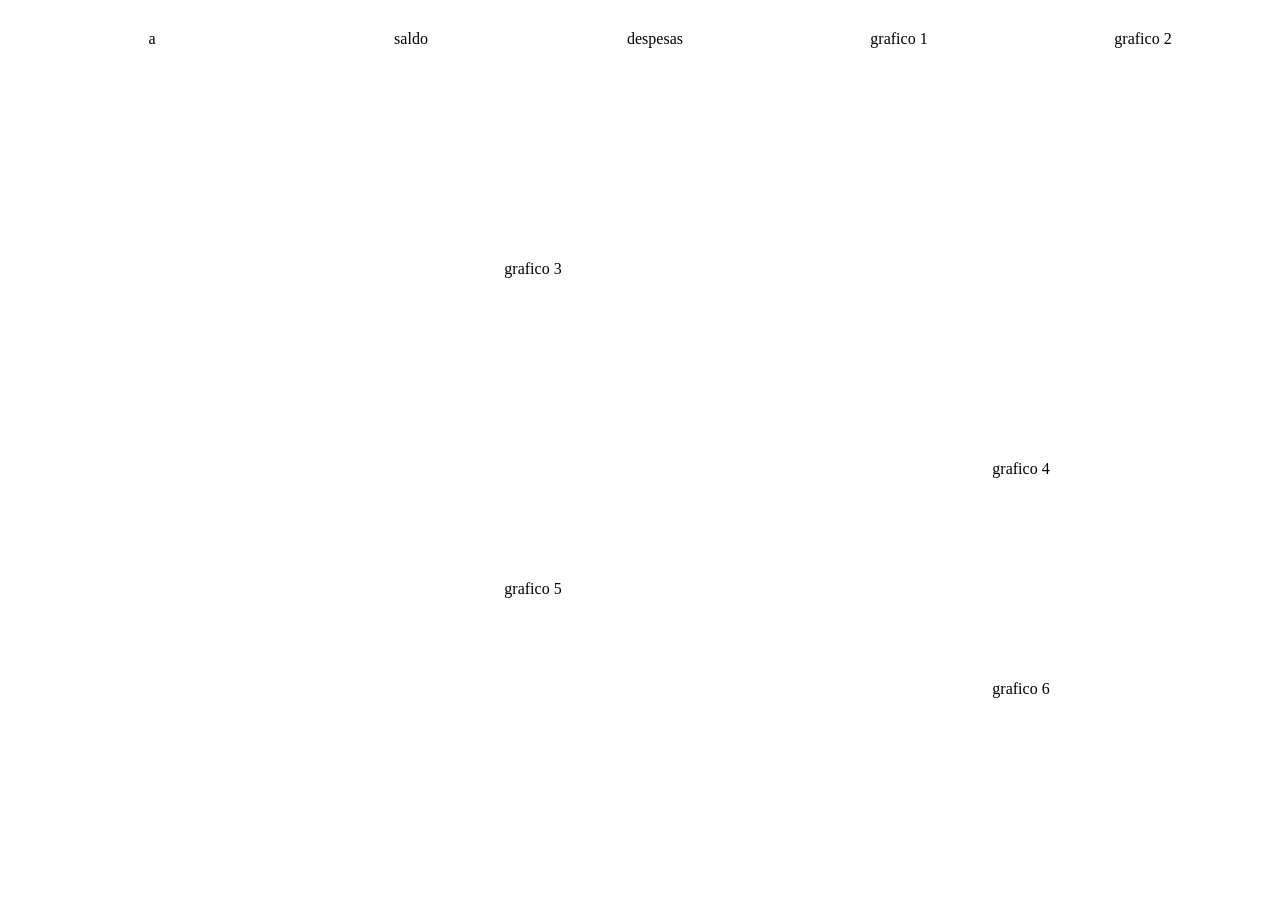
==== index.html @ 5c788644 "adicionando o index" ====
<!DOCTYPE html>
<html lang="pt-br">
<head>
    <meta charset="UTF-8">
    <meta name="viewport" content="width=device-width, initial-scale=1.0">
    <title>DashBoard</title>

    <link rel="stylesheet" href="css/home.css">
</head>
<body>
    <main>

        <aside id="menu"> <!-- Menu -->

            <div id="logo"> <!-- Logo -->
                a
            </div>

        </aside>


        <section id="conteudo"> <!-- Conteudo -->

            <div id="coluna1"> <!-- Coluna Esquerda -->

                <div id="primeira_linha_coluna1"> <!-- Primeira Linha Coluna Esquerda -->
                    
                    <div id="saldo"> <!-- Saldo -->
                        saldo
                    </div>

                    <div id="despesas"> <!-- Despesas -->
                        despesas
                    </div>

                </div>

                <div id="segunda_linha_coluna1"> <!-- Segunda Linha Coluna Esquerda -->
                    grafico 3
                </div>

                <div id="terceira_linha_coluna1"> <!-- Terceira Linha Coluna Esquerda -->
                    grafico 5
                </div>

            </div>


            <div id="coluna2"> <!-- Coluna Direita -->

                <div id="primeira_linha_coluna2"> <!-- Primeira Linha Coluna Direita -->
                    
                    <div id="grafico1"> <!-- Grafico 1 -->
                        grafico 1
                    </div>

                    <div id="grafico2"> <!-- Grafico 2 -->
                        grafico 2
                    </div>

                </div>

                <div id="segunda_linha_coluna2"> <!-- Segunda Linha Coluna Direita -->
                    grafico 4
                </div>

                <div id="terceira_linha_coluna2"> <!-- Terceira Linha Coluna Direita -->
                grafico 6
                </div>

            </div>

        </section>

    </main>

</body>
</html>
---- css/home.css ----
* {
    box-sizing: border-box;
}

body{
    margin: 0px;
    height: 100vh;
    padding: 30px;
}

main, #conteudo, #coluna1, #coluna2, #primeira_linha_coluna1, #primeira_linha_coluna2{
    gap: 30px;
}

div, aside{
    border-radius: 30px;
    text-align: center;
}

main{
    display: grid;
    grid-template-columns: 20% 1fr;  /* Para os 20% + 80% + 30px de gap não dar rolagem de tela, deixar 20% + 1fr, assim a segunda coluna ocupa o restante do espaço disponivel sem estourar a tela */
    height: 100%;
}

aside{
    height: 100%;
}

#conteudo{
    display: grid;
    grid-template-columns: repeat(2, 1fr);
}

#coluna1{
    display: grid;
    grid-template-rows: 200px 1fr 1fr;
}

#primeira_linha_coluna1{
    display: grid;
    grid-template-columns: repeat(2, 1fr);
}

#coluna2{
    display: grid;
    grid-template-rows: 400px 1fr 1fr;
}

#primeira_linha_coluna2{
    display: grid;
    grid-template-columns: repeat(2, 1fr);
}
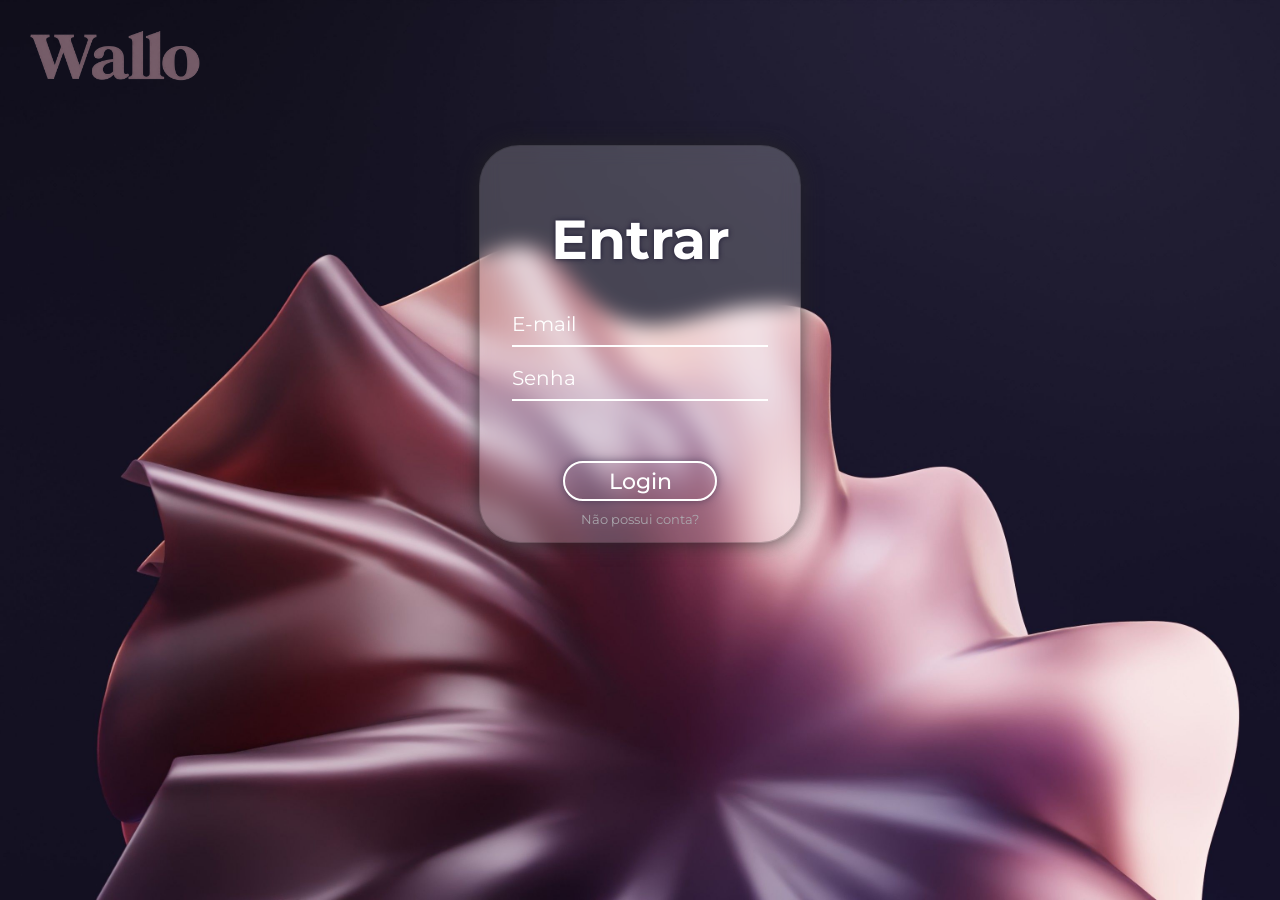
==== commit 19fd4e79: "organizando paginas de login, cadastro e pesquisa" ====
--- a/index.html
+++ b/index.html
@@ -3,76 +3,33 @@
 <head>
     <meta charset="UTF-8">
     <meta name="viewport" content="width=device-width, initial-scale=1.0">
-    <title>DashBoard</title>
+    <title>Login</title>
 
-    <link rel="stylesheet" href="css/home.css">
+    <link rel="preconnect" href="https://fonts.googleapis.com">
+    <link rel="preconnect" href="https://fonts.gstatic.com" crossorigin>
+    <link href="https://fonts.googleapis.com/css2?family=Montserrat:ital,wght@0,100..900;1,100..900&display=swap" rel="stylesheet">
+
+    <link rel="stylesheet" href="css/index_style.css">
+    <link rel="stylesheet" href="css/responsive_index_style.css" media="screen">
 </head>
 <body>
+    <header>
+        <img src="imagens/logo2.png" class="logo">
+    </header>
     <main>
-
-        <aside id="menu"> <!-- Menu -->
-
-            <div id="logo"> <!-- Logo -->
-                a
-            </div>
-
-        </aside>
-
-
-        <section id="conteudo"> <!-- Conteudo -->
-
-            <div id="coluna1"> <!-- Coluna Esquerda -->
-
-                <div id="primeira_linha_coluna1"> <!-- Primeira Linha Coluna Esquerda -->
-                    
-                    <div id="saldo"> <!-- Saldo -->
-                        saldo
-                    </div>
-
-                    <div id="despesas"> <!-- Despesas -->
-                        despesas
-                    </div>
-
-                </div>
-
-                <div id="segunda_linha_coluna1"> <!-- Segunda Linha Coluna Esquerda -->
-                    grafico 3
-                </div>
-
-                <div id="terceira_linha_coluna1"> <!-- Terceira Linha Coluna Esquerda -->
-                    grafico 5
-                </div>
-
-            </div>
-
-
-            <div id="coluna2"> <!-- Coluna Direita -->
-
-                <div id="primeira_linha_coluna2"> <!-- Primeira Linha Coluna Direita -->
-                    
-                    <div id="grafico1"> <!-- Grafico 1 -->
-                        grafico 1
-                    </div>
-
-                    <div id="grafico2"> <!-- Grafico 2 -->
-                        grafico 2
-                    </div>
-
-                </div>
-
-                <div id="segunda_linha_coluna2"> <!-- Segunda Linha Coluna Direita -->
-                    grafico 4
-                </div>
-
-                <div id="terceira_linha_coluna2"> <!-- Terceira Linha Coluna Direita -->
-                grafico 6
-                </div>
-
-            </div>
-
-        </section>
-
+        <h1>Entrar</h1>
+        <div class="formulario">
+            <input id="input_email" type="text" placeholder="E-mail">
+            <hr>
+            <input id="input_senha" type="password" placeholder="Senha">
+            <hr>
+        </div>
+        <div class="acoes_formulario">
+            <button id="btn_login" class="btn_login">Login</button>
+            <a href="cadastro.html" class="link_cadastro">Não possui conta?</a>
+        </div>
     </main>
 
+    <script src="js/index_script.js"></script>
 </body>
 </html>
--- a/css/index_style.css
+++ b/css/index_style.css
@@ -0,0 +1,161 @@
+*{
+    font-family: "Montserrat", sans-serif;
+}
+
+body{
+    display: flex;
+    flex-direction: column;
+    background-image: url(../imagens/fundo_login.jpg);
+    background-size: cover;
+    background-position: center;
+    background-repeat: no-repeat;
+    margin: 0px;
+    height: 100vh;
+    gap: 120px;
+}
+
+/*Header onde esta a logo*/
+header{
+    margin: 30px 0px 0px 30px;
+}
+
+/*Imagem logo*/
+.logo{
+    width: 200px;
+    height: auto;
+}
+
+/*Div do conteudo principal*/
+main{
+    display: flex;
+    flex-direction: column;
+    align-items: center;
+    margin: 20px auto;
+    max-height: 500px;
+    min-height: 0px;
+    width: 25%;
+    max-width: 500px;
+    min-width: 0px;
+    border: 1px solid rgba(37, 37, 37, 0.24);
+    border-radius: 40px;
+    background-color: rgba(255, 255, 255, 0.2);
+    backdrop-filter: blur(10px);
+    box-shadow: 0px 0px 20px rgba(37, 37, 37, 0.781);
+}
+
+main h1{
+    margin: 60px 0px 30px;
+    font-size: 60px;
+    font-weight: 700;
+    color: white;
+    text-shadow: 0px 0px 5px #1e1a33;
+}
+
+/*Div do input de email e senha*/
+.formulario{
+    display: flex;
+    flex-direction: column;
+    align-items: center;
+    width: 80%;
+}
+
+/*Inputs de email e senha*/
+.formulario input{
+    width: 100%;
+    height: 40px;
+    border: none;
+    background-color: transparent;
+    color: white;
+    font-size: 20px;
+}
+
+/*Este bloco foi feito por IA para corrigir o erro de autofill do google deixar um fundo branco no input*/
+input:-webkit-autofill,
+input:-webkit-autofill:hover,
+input:-webkit-autofill:focus,
+input:-webkit-autofill:active {
+    -webkit-text-fill-color: white;
+    caret-color: white;
+
+    -webkit-box-shadow: 0 0 0 1000px rgba(255, 255, 255, 0.05) inset;
+    box-shadow: 0 0 0 1000px rgba(255, 255, 255, 0.05) inset;
+
+    transition: background-color 9999s ease-in-out 0s;
+}
+
+input::placeholder {
+    color: white;
+}
+
+/*Muda estilo do input quando selecionado*/
+input:focus {
+    outline: none;
+    border: none;
+}
+
+/*Linha abaixo de cada input*/
+.formulario hr{
+    width: 100%;
+    margin: 0px 0px 10px;
+    height: 2px;
+    background-color: white;
+    border: none;
+    transition: 400ms;
+}
+
+/*Muda estilo da linha hr quando selecionado*/
+input:focus + hr {
+    background-color: #141122;
+}
+
+/*Div de botao de login e link de cadastro*/
+.acoes_formulario{
+    display: flex;
+    flex-direction: column;
+    align-items: center;
+    margin-top: 50px;
+    width: 80%;
+    gap: 10px;
+    margin-bottom: 15px;
+}
+
+/*Botão de login*/
+.btn_login{
+    width: 60%;
+    height: 40px;
+    border-radius: 25px;
+    border: 2px solid white;
+    background-color: transparent;
+    transition: 200ms;
+    font-size: 22px;
+    font-weight: 500;
+    color: white;
+    box-shadow: 0px 0px 8px #241f3d83;
+}
+
+.btn_login:hover{
+    background-color: #141122;
+    border-color: #141122;
+    color: white;
+    font-size: 24px;
+    font-weight: 600;
+}
+
+/*Muda estilo do botao enquanto pressionado*/
+.btn_login:active{
+    background-color: #48445a;
+    border-color: #48445a;
+    color: white;
+    font-size: 16px;
+}
+
+/*Link de pagina cadastro*/
+.link_cadastro{
+    color: #adacb1ef;
+    text-decoration: none;
+    font-size: 16px;
+}
+
+.link_cadastro:hover{
+    color: #686672;
+}
--- a/css/responsive_index_style.css
+++ b/css/responsive_index_style.css
@@ -0,0 +1,85 @@
+@media (max-width: 1600px) {
+
+    .logo{
+        width: 170px;
+    }
+
+    body{
+        gap: 40px;
+    }
+
+    main h1{
+        font-size: 55px;
+    }
+
+    .div_botao_login{
+        gap: 5px;
+    }
+
+    .link_cadastro{
+        font-size: 13px;
+    }
+
+}
+
+@media (max-width: 1000px) {
+
+    .logo{
+        width: 150px;
+    }
+
+    body{
+        gap: 80px;
+    }
+
+    main{
+        width: 50%;
+    }
+
+}
+
+@media (max-width: 700px) {
+
+    .logo{
+        width: 130px;
+    }
+
+    main{
+        width: 80%;
+    }
+
+    main h1{
+        margin-top: 50px;
+        font-size: 43px;
+    }
+
+    .formulario input{
+        height: 20px;
+        font-size: 15px;
+    }
+
+    .formulario input:focus{
+        height: 20px;
+        font-size: 15px;
+    }
+
+    .div_botao_login{
+        margin: 40px 0px 20px;
+    }
+
+    .botao_login{
+        width: 50%;
+        height: 25px;
+        font-size: 16px;
+    }
+
+    .botao_login:hover{
+        font-size: 16px;
+    }
+
+    .link_cadastro{
+        font-size: 11px;
+        color: rgba(116, 116, 116, 0.705);
+    }
+
+}
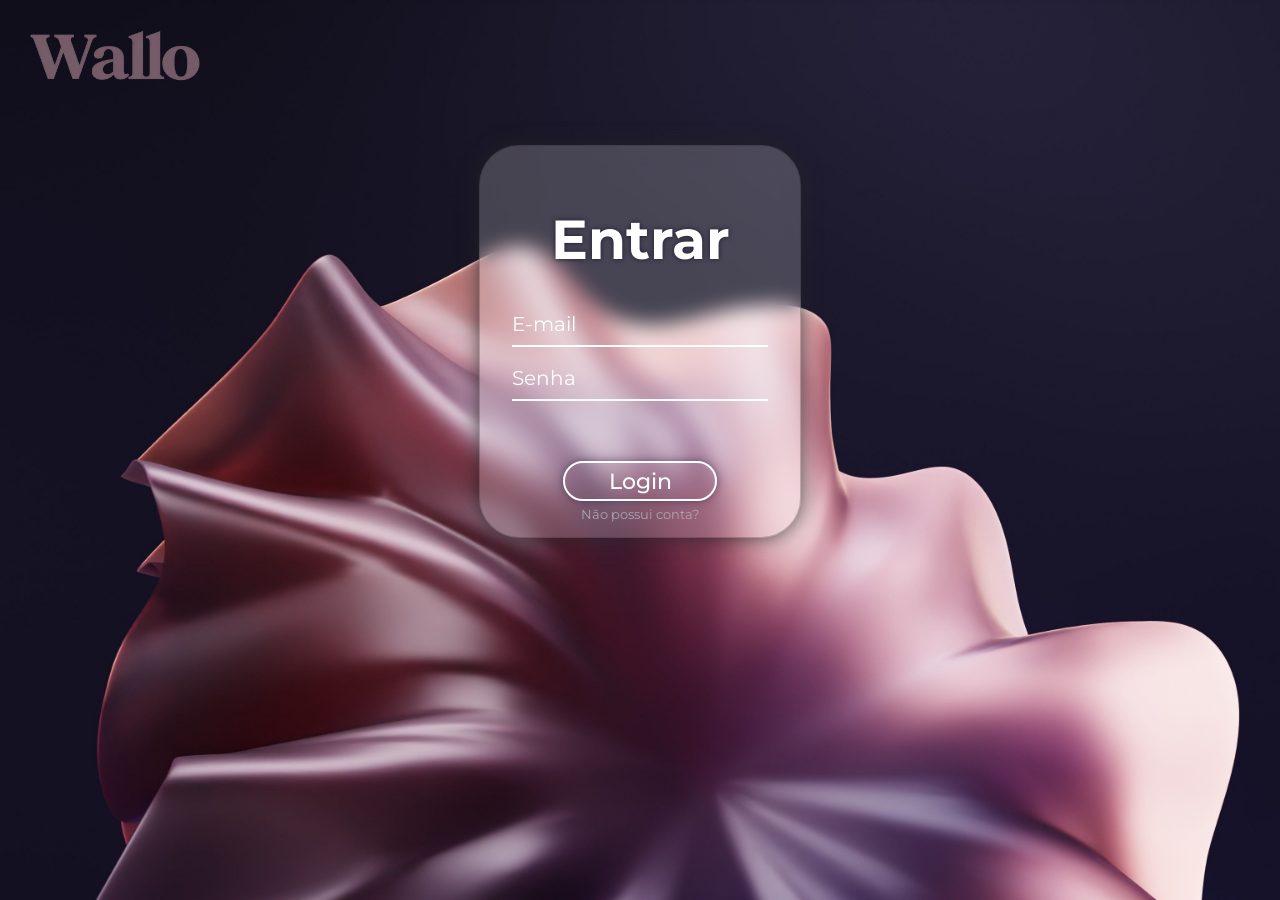
==== commit 72eb776c: "ajuste da pagina" ====
--- a/index.html
+++ b/index.html
@@ -13,9 +13,11 @@
     <link rel="stylesheet" href="css/responsive_index_style.css" media="screen">
 </head>
 <body>
+    
     <header>
         <img src="imagens/logo2.png" class="logo">
     </header>
+
     <main>
         <h1>Entrar</h1>
         <div class="formulario">
--- a/css/responsive_index_style.css
+++ b/css/responsive_index_style.css
@@ -12,7 +12,7 @@
         font-size: 55px;
     }
 
-    .div_botao_login{
+    .acoes_formulario{
         gap: 5px;
     }
 
@@ -58,28 +58,24 @@
         font-size: 15px;
     }
 
-    .formulario input:focus{
-        height: 20px;
-        font-size: 15px;
-    }
-
-    .div_botao_login{
+    .acoes_formulario{
         margin: 40px 0px 20px;
     }
 
-    .botao_login{
+    .btn_login{
         width: 50%;
-        height: 25px;
-        font-size: 16px;
+        height: 30px;
+        font-size: 18px;
     }
 
-    .botao_login:hover{
+    .btn_login:hover{
         font-size: 16px;
     }
 
     .link_cadastro{
         font-size: 11px;
-        color: rgba(116, 116, 116, 0.705);
+        color: #bbbbbbef;
+        text-shadow: 0px 0px 3px #363636ef;
     }
 
 }
